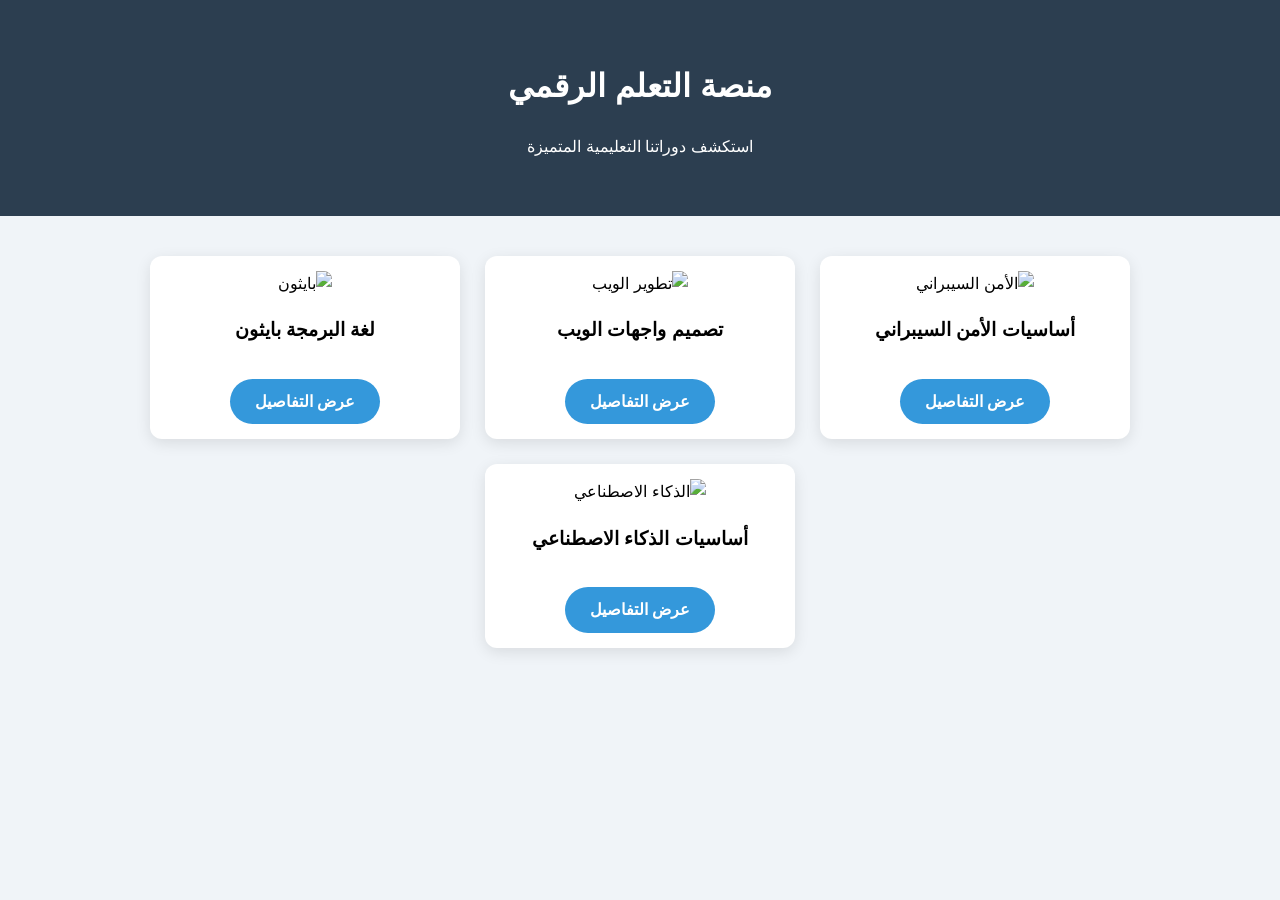
==== index.html @ c40f5197 "Add files via upload" ====
<!DOCTYPE html>
<html lang="ar" dir="rtl">
<head>
    <meta charset="UTF-8">
    <meta name="viewport" content="width=device-width, initial-scale=1.0">
    <title>متجر الكورسات التعليمية</title>
    <link rel="stylesheet" href="style.css">
</head>
<body>
    <header>
        <h1>منصة التعلم الرقمي</h1>
        <p>استكشف دوراتنا التعليمية المتميزة</p>
    </header>

    <main class="course-container">
        <div class="course-card">
            <img src="images/cyber security.jpg" alt="الأمن السيبراني">
            <h3>أساسيات الأمن السيبراني</h3>
            <a href="details1.html" class="btn">عرض التفاصيل</a>
        </div>
        <div class="course-card">
            <img src="images/web design.jpg" alt="تطوير الويب">
            <h3>تصميم واجهات الويب</h3>
            <a href="details2.html" class="btn">عرض التفاصيل</a>
        </div>
        <div class="course-card">
            <img src="images/python.png" alt="بايثون">
            <h3>لغة البرمجة بايثون</h3>
            <a href="details3.html" class="btn">عرض التفاصيل</a>
        </div>
        <div class="course-card">
            <img src="images/ai.jpg" alt="الذكاء الاصطناعي">
            <h3>أساسيات الذكاء الاصطناعي</h3>
            <a href="details4.html" class="btn">عرض التفاصيل</a>
        </div>
    </main>
</body>
</html>
---- style.css ----
body {
    font-family: 'Segoe UI', Tahoma, sans-serif;
    background-color: #f0f4f8;
    margin: 0;
    line-height: 1.6;
    text-align: center;
}
header {
    background-color: #2c3e50;
    color: white;
    padding: 40px 20px;
}
.course-container {
    display: flex;
    flex-wrap: wrap;
    justify-content: center;
    gap: 25px;
    padding: 40px 20px;
}
.course-card {
    background: white;
    width: 280px;
    padding: 15px;
    border-radius: 12px;
    box-shadow: 0 4px 15px rgba(0,0,0,0.1);
    transition: 0.3s;
}
.course-card:hover {
    transform: translateY(-10px);
}
.course-card img {
    width: 100%;
    height: 160px;
    border-radius: 8px;
    object-fit: cover;
}
.btn {
    display: inline-block;
    background-color: #3498db;
    color: white;
    padding: 10px 25px;
    text-decoration: none;
    border-radius: 25px;
    margin-top: 15px;
    font-weight: bold;
}
.btn:hover {
    background-color: #2980b9;
}
.details-container {
    max-width: 800px;
    margin: 40px auto;
    background: white;
    padding: 30px;
    border-radius: 15px;
    text-align: right;
    box-shadow: 0 4px 15px rgba(0,0,0,0.1);
}
iframe {
    width: 100%;
    height: 400px;
    border-radius: 10px;
    margin: 20px 0;
}
footer {
    background: #2c3e50;
    color: white;
    padding: 20px;
    margin-top: 40px;
}
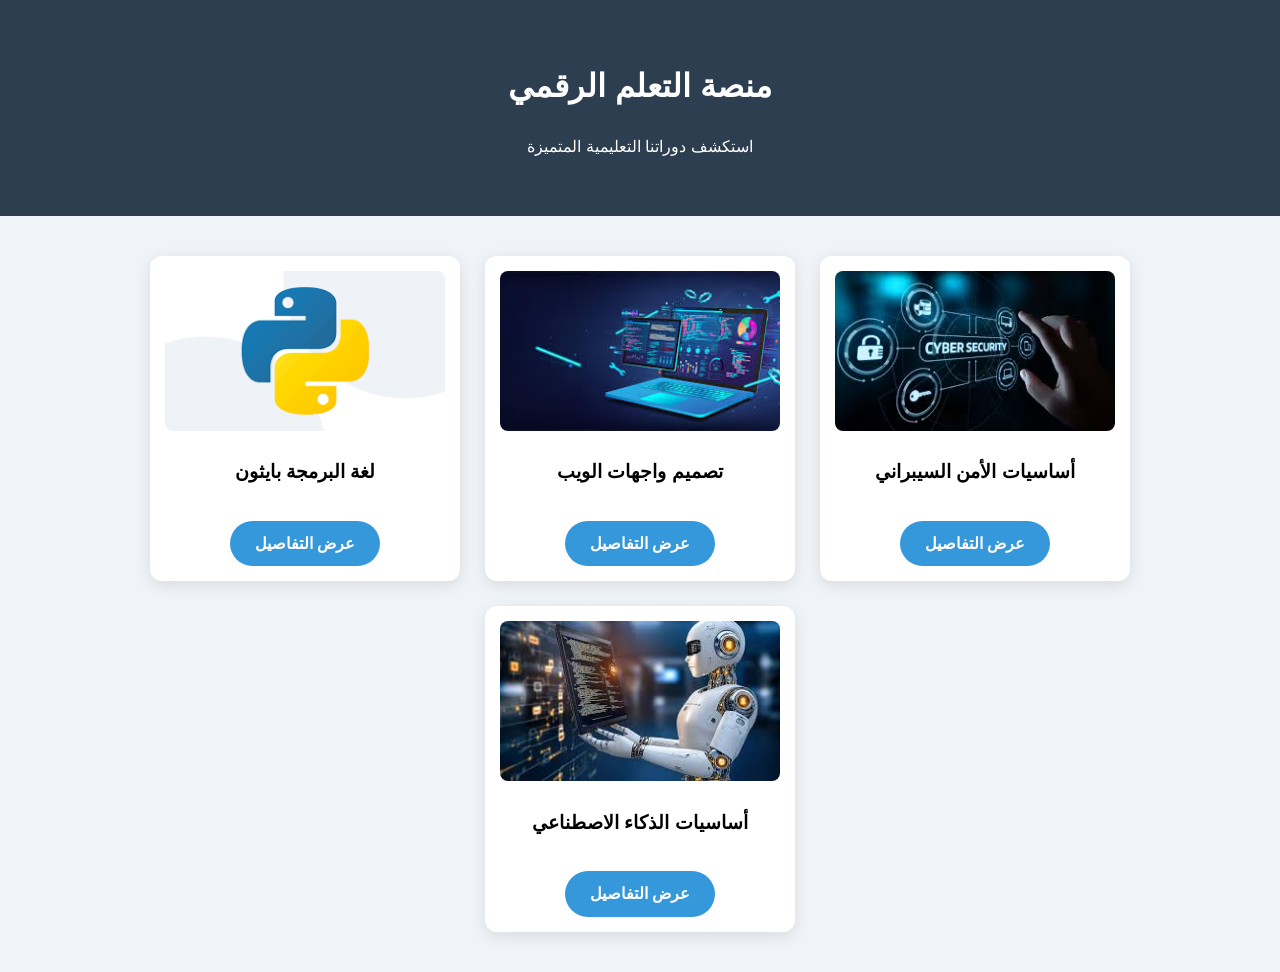
==== commit a257d146: "Update index.html" ====
--- a/index.html
+++ b/index.html
@@ -14,25 +14,25 @@
 
     <main class="course-container">
         <div class="course-card">
-            <img src="images/cyber security.jpg" alt="الأمن السيبراني">
+            <img src="cyber security.jpg" alt="الأمن السيبراني">
             <h3>أساسيات الأمن السيبراني</h3>
             <a href="details1.html" class="btn">عرض التفاصيل</a>
         </div>
         <div class="course-card">
-            <img src="images/web design.jpg" alt="تطوير الويب">
+            <img src="web design.jpg" alt="تطوير الويب">
             <h3>تصميم واجهات الويب</h3>
             <a href="details2.html" class="btn">عرض التفاصيل</a>
         </div>
         <div class="course-card">
-            <img src="images/python.png" alt="بايثون">
+            <img src="python.png" alt="بايثون">
             <h3>لغة البرمجة بايثون</h3>
             <a href="details3.html" class="btn">عرض التفاصيل</a>
         </div>
         <div class="course-card">
-            <img src="images/ai.jpg" alt="الذكاء الاصطناعي">
+            <img src="ai.jpg" alt="الذكاء الاصطناعي">
             <h3>أساسيات الذكاء الاصطناعي</h3>
             <a href="details4.html" class="btn">عرض التفاصيل</a>
         </div>
     </main>
 </body>
-</html>+</html>
